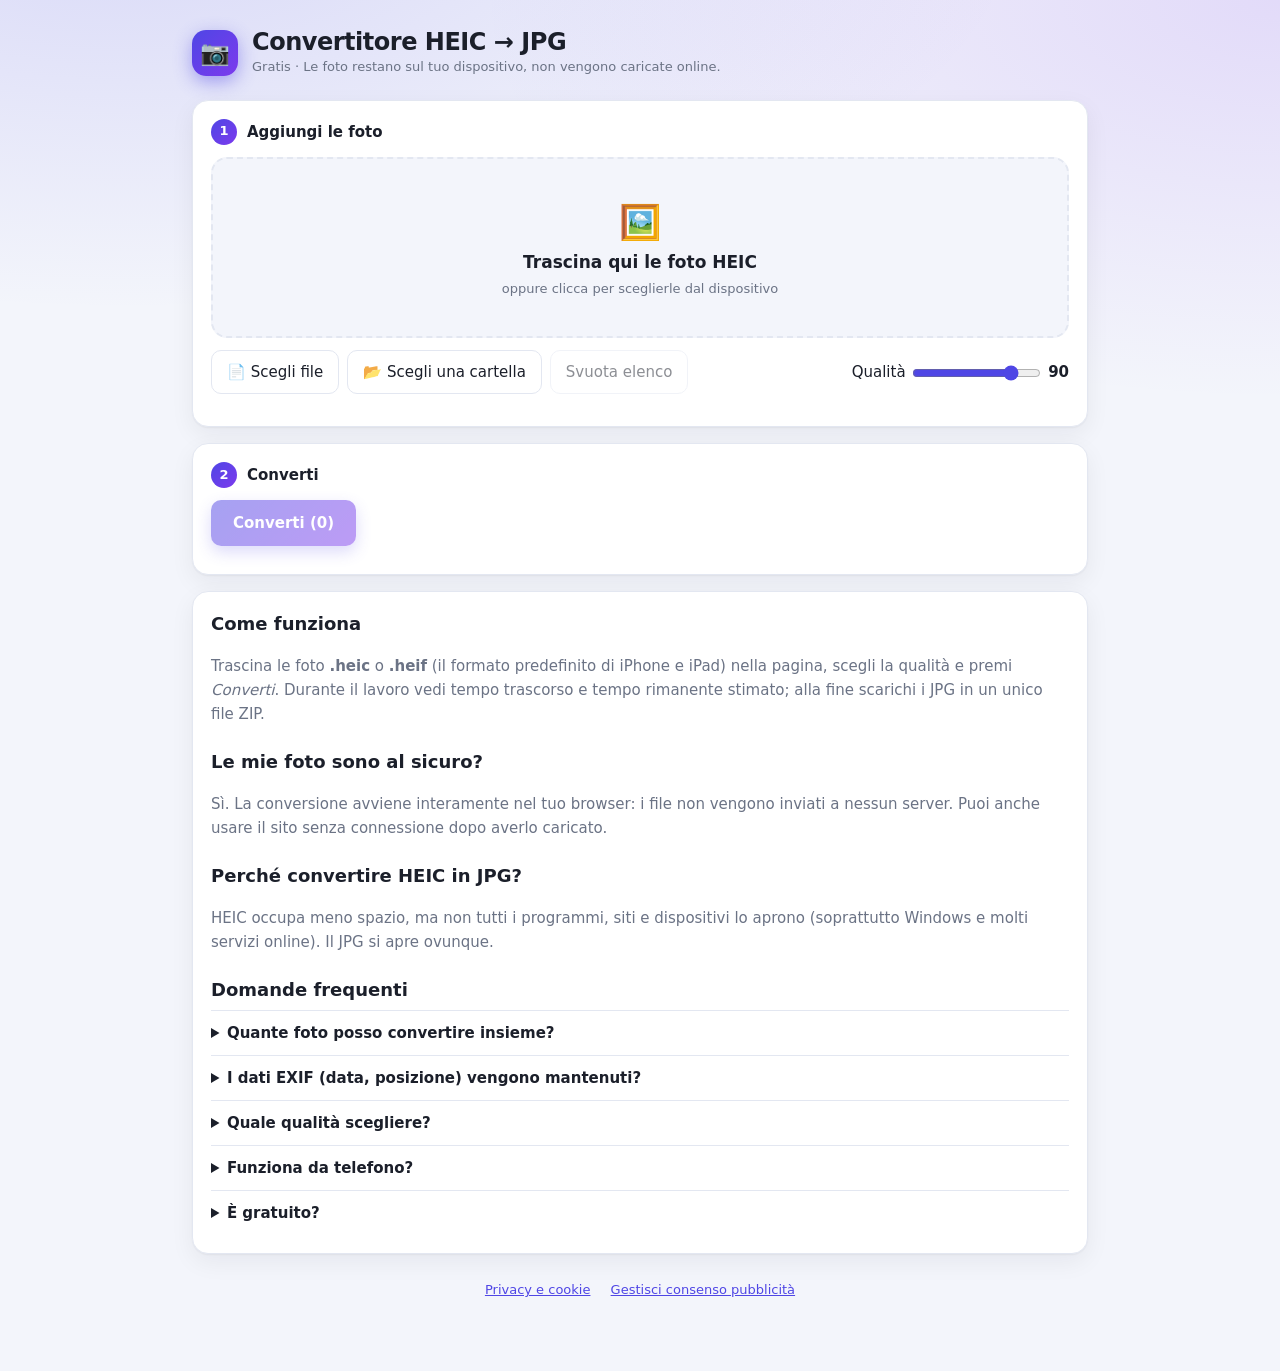
==== web/index.html @ 28b0c551 "Aggiunge versione web statica (conversione nel browser) con pubblicità, privacy e guida al deploy Co" ====
<!doctype html>
<html lang="it">
<head>
<meta charset="utf-8">
<meta name="viewport" content="width=device-width, initial-scale=1">
<title>Convertitore HEIC in JPG gratis e privato, direttamente nel browser</title>
<meta name="description" content="Converti le foto HEIC/HEIF dell'iPhone in JPG gratis, senza caricarle online: tutto avviene nel tuo browser. Conversione multipla e download in ZIP.">
<meta name="theme-color" content="#4f46e5">
<link rel="icon" href="data:image/svg+xml,%3Csvg xmlns='http://www.w3.org/2000/svg' viewBox='0 0 100 100'%3E%3Ctext y='.9em' font-size='90'%3E📷%3C/text%3E%3C/svg%3E">
<link rel="stylesheet" href="style.css">
</head>
<body>
<div class="layout">
  <aside class="side"><div class="ad" id="adLeft" hidden></div></aside>

  <main>
    <header>
      <div class="logo">📷</div>
      <div>
        <h1>Convertitore HEIC → JPG</h1>
        <p>Gratis · Le foto restano sul tuo dispositivo, non vengono caricate online.</p>
      </div>
    </header>

    <section class="card">
      <div class="step"><i>1</i> Aggiungi le foto</div>
      <div class="drop" id="drop" tabindex="0" role="button" aria-label="Scegli le foto HEIC da convertire">
        <b>🖼️</b>
        <strong>Trascina qui le foto HEIC</strong><br>
        <span class="hint">oppure clicca per sceglierle dal dispositivo</span>
      </div>
      <input type="file" id="fileInput" accept=".heic,.heif,image/heic,image/heif" multiple hidden>
      <input type="file" id="dirInput" webkitdirectory multiple hidden>
      <div class="row" style="margin-top:12px">
        <button id="pickFiles">📄 Scegli file</button>
        <button id="pickDir">📂 Scegli una cartella</button>
        <button id="clearAll" disabled>Svuota elenco</button>
        <span style="flex:1"></span>
        <label>Qualità <input type="range" id="quality" min="50" max="100" value="90"> <b id="qVal">90</b></label>
      </div>
      <div id="grid"></div>
    </section>

    <section class="card">
      <div class="step"><i>2</i> Converti</div>
      <div class="row"><button class="primary" id="convert" disabled>Converti (0)</button></div>
      <div id="progWrap" hidden>
        <div class="bar running" id="bar"><div id="barFill"></div></div>
        <div class="stats">
          <div class="stat"><small>Avanzamento</small><b id="stProg">0/0</b></div>
          <div class="stat"><small>Tempo trascorso</small><b id="stElapsed">0s</b></div>
          <div class="stat"><small>Tempo rimanente</small><b id="stLeft">calcolo…</b></div>
          <div class="stat"><small>Tempo totale stimato</small><b id="stTotal">calcolo…</b></div>
        </div>
      </div>
      <div id="status" class="hint" role="status" style="margin-top:10px"></div>
      <div id="done" hidden>
        <div class="tick">✓</div>
        <div class="txt"><h2>Lavoro finito! 🎉</h2><p id="doneSub"></p></div>
        <div class="btns">
          <button class="primary" id="dlZip">⬇ Scarica tutto (ZIP)</button>
          <button id="saveDir" hidden>📁 Salva in una cartella</button>
        </div>
      </div>
    </section>

    <div class="ad-bottom" id="adBottom" hidden></div>

    <section class="card info">
      <h2>Come funziona</h2>
      <p>Trascina le foto <strong>.heic</strong> o <strong>.heif</strong> (il formato predefinito di iPhone e iPad) nella pagina, scegli la qualità e premi <em>Converti</em>. Durante il lavoro vedi tempo trascorso e tempo rimanente stimato; alla fine scarichi i JPG in un unico file ZIP.</p>
      <h2>Le mie foto sono al sicuro?</h2>
      <p>Sì. La conversione avviene interamente nel tuo browser: i file non vengono inviati a nessun server. Puoi anche usare il sito senza connessione dopo averlo caricato.</p>
      <h2>Perché convertire HEIC in JPG?</h2>
      <p>HEIC occupa meno spazio, ma non tutti i programmi, siti e dispositivi lo aprono (soprattutto Windows e molti servizi online). Il JPG si apre ovunque.</p>
      <h2>Domande frequenti</h2>
      <details><summary>Quante foto posso convertire insieme?</summary><p>Non c'è un limite fisso: dipende dalla memoria del tuo dispositivo. Per centinaia di foto grandi conviene farle a gruppi da 50–100.</p></details>
      <details><summary>I dati EXIF (data, posizione) vengono mantenuti?</summary><p>No: per questioni tecniche la conversione nel browser non copia i metadati. È anche un vantaggio per la privacy, perché il JPG non contiene la posizione GPS. L'orientamento della foto viene invece applicato correttamente.</p></details>
      <details><summary>Quale qualità scegliere?</summary><p>90 è un ottimo compromesso. Sotto 80 il file è molto più piccolo ma si possono notare artefatti; 100 produce file grandi con poco vantaggio visibile.</p></details>
      <details><summary>Funziona da telefono?</summary><p>Sì, ma i telefoni sono più lenti e hanno meno memoria: per tante foto è meglio un computer.</p></details>
      <details><summary>È gratuito?</summary><p>Sì. Il sito si sostiene con la pubblicità mostrata ai lati della pagina.</p></details>
    </section>

    <footer>
      <a href="privacy.html">Privacy e cookie</a>
      <a href="#" id="cookiePrefs">Gestisci consenso pubblicità</a>
    </footer>
  </main>

  <aside class="side"><div class="ad" id="adRight" hidden></div></aside>
</div>

<div id="consent" hidden role="dialog" aria-label="Consenso pubblicità">
  <p>Questo sito è gratuito grazie alla pubblicità. Se accetti, Google AdSense può usare cookie per mostrare annunci. Se rifiuti, non verranno caricati annunci né cookie di terze parti. Le tue foto non vengono mai inviate a nessuno. <a href="privacy.html">Dettagli</a></p>
  <div class="row"><button class="primary" id="cAccept">Accetta</button><button id="cReject">Rifiuta</button></div>
</div>

<script src="site-config.js"></script>
<script src="lib/heic2any.min.js"></script>
<script src="lib/jszip.min.js"></script>
<script src="ads.js"></script>
<script src="app.js"></script>
</body>
</html>
---- web/style.css ----
:root {
  --bg:#f3f5fb; --card:#ffffff; --text:#1b1f2a; --muted:#6b7385; --accent:#4f46e5; --accent2:#7c3aed;
  --border:#e3e7f1; --sel:#eef0ff; --ok:#16a34a; --okbg:#e8f8ee; --err:#dc2626;
  --shadow:0 1px 2px rgba(20,24,40,.05), 0 8px 24px rgba(20,24,40,.06);
  --grad:linear-gradient(135deg,var(--accent),var(--accent2));
}
@media (prefers-color-scheme: dark) {
  :root { --bg:#0e1017; --card:#171a23; --text:#e9ebf2; --muted:#98a0b3; --accent:#818cf8; --accent2:#a78bfa;
    --border:#262b38; --sel:#212552; --ok:#4ade80; --okbg:#122a1c; --err:#f87171;
    --shadow:0 1px 2px rgba(0,0,0,.4), 0 8px 24px rgba(0,0,0,.35); }
}
* { box-sizing:border-box; }
html { scroll-behavior:smooth; }
body { margin:0; font:15px/1.6 system-ui,-apple-system,"Segoe UI",sans-serif; color:var(--text); min-height:100vh;
  background:radial-gradient(900px 400px at 10% -10%, color-mix(in srgb,var(--accent) 16%,transparent), transparent),
             radial-gradient(800px 400px at 100% 0%, color-mix(in srgb,var(--accent2) 14%,transparent), transparent), var(--bg);
  background-attachment:fixed; }
a { color:var(--accent); }
.layout { max-width:1560px; margin:0 auto; padding:0 12px; display:grid; grid-template-columns:1fr; gap:20px; }
@media (min-width:1280px) { .layout { grid-template-columns:160px minmax(0,1000px) 160px; justify-content:center; } }
main { padding:28px 0 40px; min-width:0; }
.side { display:none; }
@media (min-width:1280px) { .side { display:block; padding-top:28px; } .side .ad { position:sticky; top:20px; } }
.ad { min-height:600px; width:160px; }
.ad-bottom { margin:8px auto 24px; min-height:90px; max-width:728px; }
.ad[hidden], .ad-bottom[hidden] { display:none; }
.ad.preview, .ad-bottom.preview { border:2px dashed var(--border); border-radius:12px; display:grid; place-items:center; color:var(--muted); font-size:12px; }
header { display:flex; align-items:center; gap:14px; margin-bottom:22px; }
.logo { width:46px; height:46px; border-radius:14px; background:var(--grad); display:grid; place-items:center; font-size:24px;
  box-shadow:0 6px 18px color-mix(in srgb,var(--accent) 45%,transparent); }
h1 { font-size:24px; margin:0; letter-spacing:-.02em; line-height:1.2; }
header p { margin:0; color:var(--muted); font-size:13px; }
.card { background:var(--card); border:1px solid var(--border); border-radius:16px; padding:18px; margin-bottom:16px;
  box-shadow:var(--shadow); animation:rise .4s ease both; }
@keyframes rise { from{opacity:0; transform:translateY(8px)} to{opacity:1; transform:none} }
.step { display:flex; align-items:center; gap:10px; font-weight:700; margin-bottom:12px; }
.step i { font-style:normal; width:26px; height:26px; border-radius:50%; background:var(--grad); color:#fff; display:grid; place-items:center; font-size:13px; }
.row { display:flex; gap:8px; align-items:center; flex-wrap:wrap; }
.row + .row { margin-top:10px; }
button { padding:9px 15px; border:1px solid var(--border); border-radius:10px; background:var(--card); color:var(--text); cursor:pointer;
  font:inherit; font-weight:500; transition:transform .1s, border-color .15s, box-shadow .15s; }
button:hover:not(:disabled) { border-color:var(--accent); transform:translateY(-1px); box-shadow:0 4px 12px rgba(20,24,40,.08); }
button.primary { background:var(--grad); border:0; color:#fff; font-weight:600; padding:11px 22px; font-size:15px;
  box-shadow:0 6px 16px color-mix(in srgb,var(--accent) 40%,transparent); }
button:disabled { opacity:.5; cursor:default; }
button:focus-visible, .drop:focus-visible { outline:3px solid color-mix(in srgb,var(--accent) 50%,transparent); outline-offset:2px; }
.hint { color:var(--muted); font-size:13px; }
input[type=range] { accent-color:var(--accent); vertical-align:middle; }
.drop { border:2px dashed var(--border); border-radius:16px; padding:36px 16px; text-align:center; cursor:pointer;
  transition:border-color .15s, background .15s; background:var(--bg); }
.drop:hover, .drop.over { border-color:var(--accent); background:var(--sel); }
.drop b { display:block; font-size:34px; }
.drop strong { font-size:17px; }
#grid { display:grid; grid-template-columns:repeat(auto-fill,minmax(140px,1fr)); gap:12px; margin-top:14px; }
.thumb { position:relative; border:1px solid var(--border); border-radius:12px; background:var(--bg); overflow:hidden; }
.thumb .ph { aspect-ratio:1; display:grid; place-items:center; font-size:34px; background:linear-gradient(135deg,#8882,#8884); }
.thumb img { width:100%; aspect-ratio:1; object-fit:cover; display:block; }
.thumb span { display:block; font-size:12px; padding:5px 8px; overflow:hidden; text-overflow:ellipsis; white-space:nowrap; }
.thumb .x { position:absolute; top:6px; right:6px; width:26px; height:26px; padding:0; border-radius:50%; line-height:1; background:#000a; color:#fff; border:0; }
.thumb .tag { position:absolute; left:0; right:0; bottom:28px; text-align:center; font-size:11px; font-weight:700; color:#fff; padding:2px 0; }
.thumb.done .tag { background:rgba(22,163,74,.9); }
.thumb.fail .tag { background:rgba(220,38,38,.9); }
.thumb.busy .ph { animation:pulse 1s infinite; }
@keyframes pulse { 50% { opacity:.45 } }
.bar { height:14px; border-radius:99px; background:var(--border); overflow:hidden; margin-top:16px; }
.bar > div { height:100%; width:0; border-radius:99px; background:var(--grad); transition:width .3s ease; position:relative; overflow:hidden; }
.bar.running > div::after { content:""; position:absolute; inset:0; background:linear-gradient(90deg,transparent,rgba(255,255,255,.45),transparent); animation:shine 1.2s infinite; }
@keyframes shine { from{transform:translateX(-100%)} to{transform:translateX(100%)} }
.stats { display:grid; grid-template-columns:repeat(auto-fit,minmax(150px,1fr)); gap:10px; margin-top:12px; }
.stat { background:var(--bg); border:1px solid var(--border); border-radius:12px; padding:10px 12px; }
.stat small { display:block; color:var(--muted); font-size:12px; }
.stat b { font-size:20px; font-variant-numeric:tabular-nums; }
.err { color:var(--err); }
#done { margin-top:16px; padding:18px; border-radius:14px; background:var(--okbg); border:1px solid color-mix(in srgb,var(--ok) 40%,transparent);
  display:flex; gap:16px; align-items:center; flex-wrap:wrap; animation:rise .35s ease; }
#done[hidden], [hidden] { display:none !important; }
#done .tick { width:48px; height:48px; border-radius:50%; background:var(--ok); color:#fff; display:grid; place-items:center; font-size:26px; }
#done h2 { margin:0; font-size:18px; }
#done p { margin:2px 0 0; color:var(--muted); font-size:13px; }
#done .txt { flex:1; min-width:200px; }
#done .btns { display:flex; gap:8px; flex-wrap:wrap; }
.info h2 { font-size:18px; margin:22px 0 6px; } .info h2:first-child { margin-top:0; }
.info p, .info li { color:var(--muted); }
.info details { border-top:1px solid var(--border); padding:10px 0; } .info summary { cursor:pointer; font-weight:600; color:var(--text); }
footer { text-align:center; color:var(--muted); font-size:13px; padding:10px 0 30px; }
footer a { margin:0 8px; }
#consent { position:fixed; left:12px; right:12px; bottom:12px; max-width:720px; margin:0 auto; z-index:50; background:var(--card);
  border:1px solid var(--border); border-radius:16px; padding:16px; box-shadow:0 12px 40px rgba(0,0,0,.3); }
#consent p { margin:0 0 10px; font-size:14px; }
.page { max-width:760px; margin:0 auto; padding:28px 16px 40px; } .page h2 { margin-top:26px; }
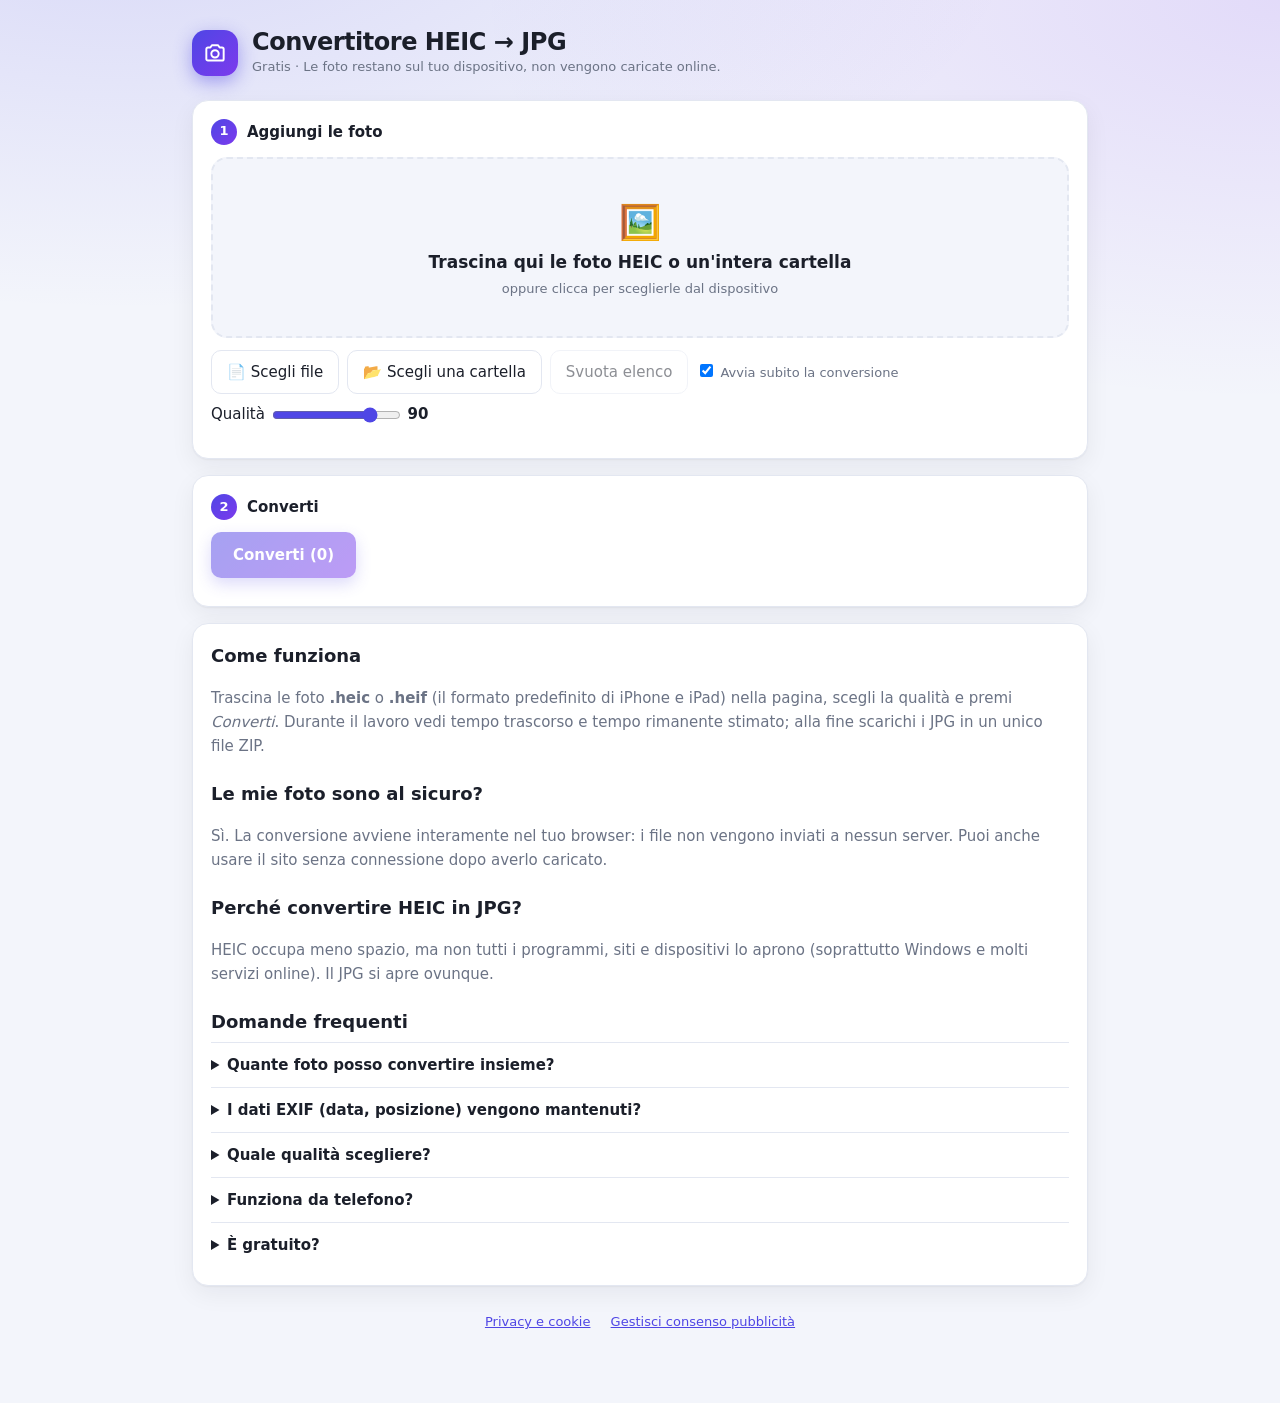
==== commit 315be95b: "Web: email di contatto, icona centrata, miniature subito dopo il caricamento, avvio automatico e tra" ====
--- a/web/index.html
+++ b/web/index.html
@@ -15,7 +15,9 @@
 
   <main>
     <header>
-      <div class="logo">📷</div>
+      <div class="logo" aria-hidden="true">
+        <svg viewBox="0 0 24 24" width="26" height="26" fill="none" stroke="#fff" stroke-width="1.8" stroke-linecap="round" stroke-linejoin="round"><path d="M4 8.5A1.5 1.5 0 0 1 5.5 7h2.2l1.1-1.7A1 1 0 0 1 9.6 4.8h4.8a1 1 0 0 1 .8.5L16.3 7h2.2A1.5 1.5 0 0 1 20 8.5v9A1.5 1.5 0 0 1 18.5 19h-13A1.5 1.5 0 0 1 4 17.5z"/><circle cx="12" cy="12.8" r="3.4"/></svg>
+      </div>
       <div>
         <h1>Convertitore HEIC → JPG</h1>
         <p>Gratis · Le foto restano sul tuo dispositivo, non vengono caricate online.</p>
@@ -26,7 +28,7 @@
       <div class="step"><i>1</i> Aggiungi le foto</div>
       <div class="drop" id="drop" tabindex="0" role="button" aria-label="Scegli le foto HEIC da convertire">
         <b>🖼️</b>
-        <strong>Trascina qui le foto HEIC</strong><br>
+        <strong>Trascina qui le foto HEIC o un'intera cartella</strong><br>
         <span class="hint">oppure clicca per sceglierle dal dispositivo</span>
       </div>
       <input type="file" id="fileInput" accept=".heic,.heif,image/heic,image/heif" multiple hidden>
@@ -35,6 +37,7 @@
         <button id="pickFiles">📄 Scegli file</button>
         <button id="pickDir">📂 Scegli una cartella</button>
         <button id="clearAll" disabled>Svuota elenco</button>
+        <label class="hint"><input type="checkbox" id="autoStart" checked> Avvia subito la conversione</label>
         <span style="flex:1"></span>
         <label>Qualità <input type="range" id="quality" min="50" max="100" value="90"> <b id="qVal">90</b></label>
       </div>
--- a/web/style.css
+++ b/web/style.css
@@ -26,7 +26,7 @@
 .ad[hidden], .ad-bottom[hidden] { display:none; }
 .ad.preview, .ad-bottom.preview { border:2px dashed var(--border); border-radius:12px; display:grid; place-items:center; color:var(--muted); font-size:12px; }
 header { display:flex; align-items:center; gap:14px; margin-bottom:22px; }
-.logo { width:46px; height:46px; border-radius:14px; background:var(--grad); display:grid; place-items:center; font-size:24px;
+.logo { width:46px; height:46px; flex:none; border-radius:14px; background:var(--grad); display:grid; place-items:center;
   box-shadow:0 6px 18px color-mix(in srgb,var(--accent) 45%,transparent); }
 h1 { font-size:24px; margin:0; letter-spacing:-.02em; line-height:1.2; }
 header p { margin:0; color:var(--muted); font-size:13px; }
@@ -88,3 +88,7 @@
   border:1px solid var(--border); border-radius:16px; padding:16px; box-shadow:0 12px 40px rgba(0,0,0,.3); }
 #consent p { margin:0 0 10px; font-size:14px; }
 .page { max-width:760px; margin:0 auto; padding:28px 16px 40px; } .page h2 { margin-top:26px; }
+
+.logo svg { display:block; }
+.thumb.busy .ph, .thumb.busy img { animation:pulse 1s infinite; }
+.thumb .tag.wait { background:rgba(79,70,229,.85); }
